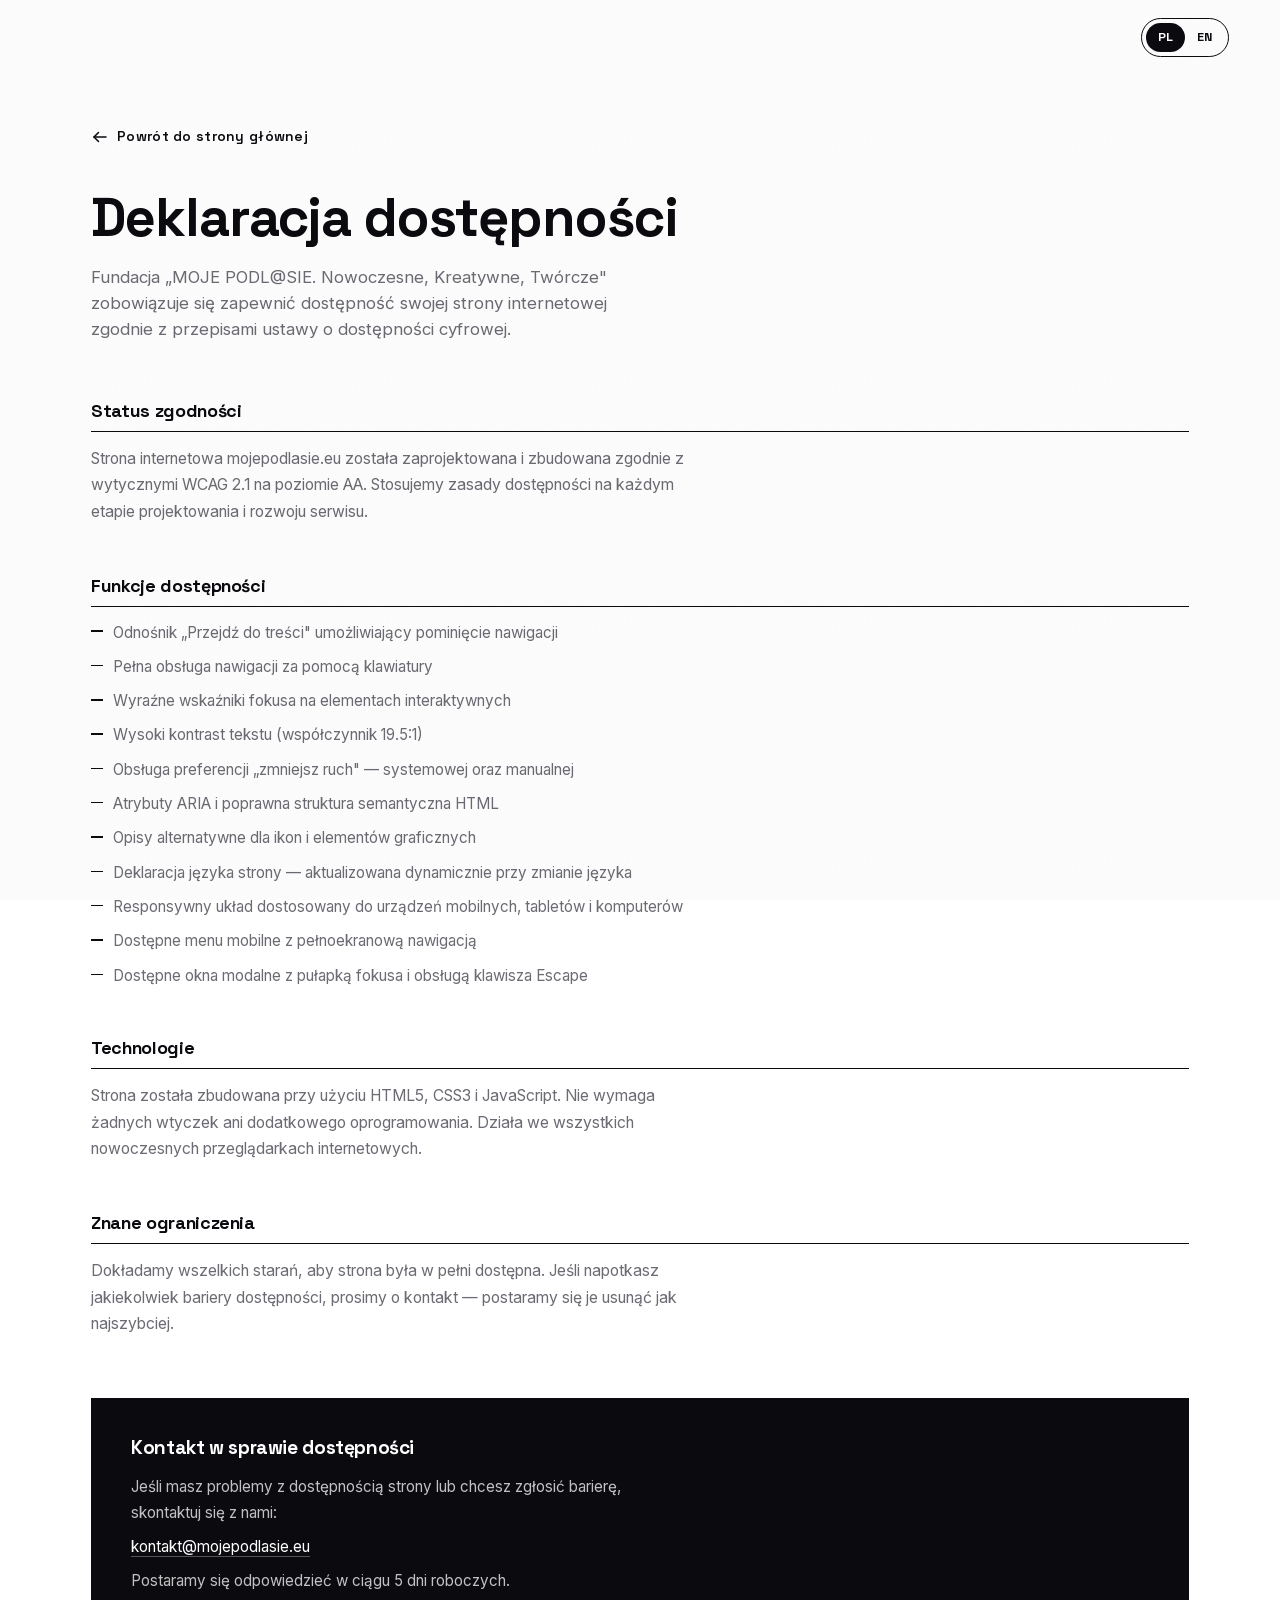
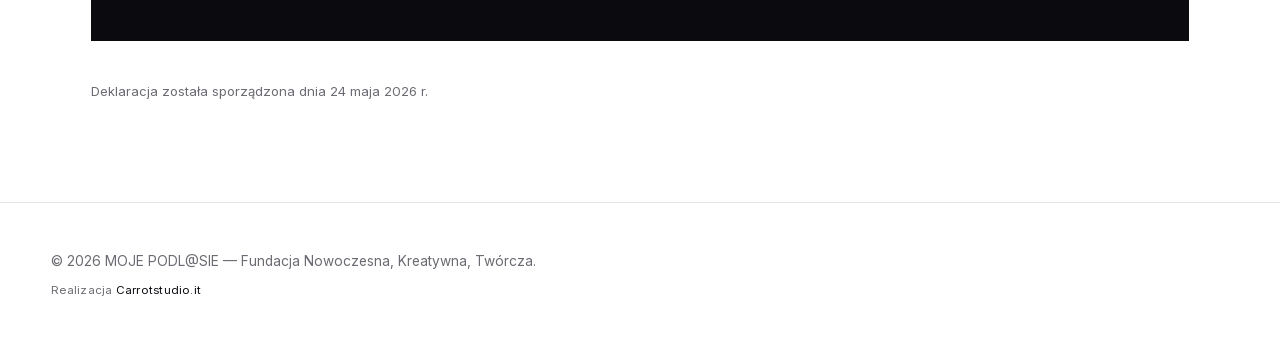
==== dostepnosc.html @ f0e57d51 "Add accessibility statement page (Deklaracja dostępności) Bilingual PL/EN accessibility statement pa" ====
<!DOCTYPE html>
<html lang="pl">
<head>
  <meta charset="UTF-8">
  <meta name="viewport" content="width=device-width, initial-scale=1.0">
  <meta name="description" content="Deklaracja dostępności — MOJE PODL@SIE">
  <title>Deklaracja dostępności — MOJE PODL@SIE</title>

  <link rel="icon" type="image/svg+xml" href="favicon.svg">
  <meta name="theme-color" content="#FFFFFF">

  <link rel="stylesheet" href="style.css">

  <style>
    .a11y-page {
      max-width: var(--content-max);
      margin: 0 auto;
      padding: clamp(120px, 14vh, 160px) var(--gutter) clamp(60px, 8vw, 100px);
    }
    .a11y-back {
      display: inline-flex;
      align-items: center;
      gap: 8px;
      font-family: var(--display);
      font-weight: 600;
      font-size: 0.88rem;
      letter-spacing: 0.02em;
      margin-bottom: 40px;
      color: var(--ink);
      transition: opacity 0.2s ease;
    }
    .a11y-back:hover { opacity: 0.5; }
    .a11y-back svg { width: 18px; height: 18px; }
    .a11y-title {
      font-family: var(--display);
      font-weight: 700;
      font-size: clamp(2rem, 4.5vw, 3.4rem);
      letter-spacing: -0.02em;
      line-height: 1.1;
      margin-bottom: 16px;
    }
    .a11y-subtitle {
      font-size: 1.05rem;
      color: var(--mute);
      max-width: 56ch;
      margin-bottom: clamp(40px, 5vw, 60px);
    }
    .a11y-section {
      margin-bottom: clamp(36px, 4vw, 52px);
    }
    .a11y-section h2 {
      font-family: var(--display);
      font-weight: 700;
      font-size: clamp(1.1rem, 1.4vw, 1.3rem);
      margin-bottom: 14px;
      padding-bottom: 10px;
      border-bottom: 1.5px solid var(--ink);
    }
    .a11y-section p {
      color: var(--mute);
      font-size: 0.98rem;
      line-height: 1.7;
      margin-bottom: 12px;
      max-width: 60ch;
    }
    .a11y-section ul {
      list-style: none;
      padding: 0;
      margin: 0 0 16px;
    }
    .a11y-section li {
      position: relative;
      padding-left: 22px;
      margin-bottom: 10px;
      color: var(--mute);
      font-size: 0.95rem;
      line-height: 1.6;
    }
    .a11y-section li::before {
      content: '';
      position: absolute;
      left: 0;
      top: 0.65em;
      width: 12px;
      height: 1.5px;
      background: var(--ink);
    }
    .a11y-contact {
      background: var(--ink);
      color: var(--paper);
      padding: clamp(28px, 4vw, 40px);
      margin-top: clamp(40px, 5vw, 60px);
    }
    .a11y-contact h2 {
      font-family: var(--display);
      font-weight: 700;
      font-size: 1.2rem;
      margin-bottom: 16px;
      color: var(--paper);
      border: none;
      padding: 0;
    }
    .a11y-contact p {
      color: rgba(255,255,255,0.75);
      font-size: 0.95rem;
      line-height: 1.7;
      margin-bottom: 8px;
      max-width: 60ch;
    }
    .a11y-contact a {
      color: var(--paper);
      border-bottom: 1px solid rgba(255,255,255,0.3);
      transition: border-color 0.2s ease;
    }
    .a11y-contact a:hover { border-bottom-color: var(--paper); }
    .a11y-lang {
      position: fixed;
      top: 18px;
      right: var(--gutter);
      z-index: 100;
    }
    .a11y-date {
      font-size: 0.82rem;
      color: var(--mute);
      margin-top: 40px;
    }
  </style>
</head>

<body>

<!-- Language toggle -->
<div class="a11y-lang">
  <div class="lang-toggle" role="group" aria-label="Wybór języka">
    <button type="button" id="langPl" aria-pressed="true" aria-label="Polski">PL</button>
    <button type="button" id="langEn" aria-pressed="false" aria-label="English">EN</button>
  </div>
</div>

<main class="a11y-page">

  <a href="index.html" class="a11y-back">
    <svg viewBox="0 0 24 24" fill="none" stroke="currentColor" stroke-width="2" stroke-linecap="round" aria-hidden="true">
      <line x1="20" y1="12" x2="4" y2="12"/>
      <polyline points="10,6 4,12 10,18"/>
    </svg>
    <span data-i18n="back">Powrót do strony głównej</span>
  </a>

  <h1 class="a11y-title" data-i18n="title">Deklaracja dostępności</h1>
  <p class="a11y-subtitle" data-i18n="subtitle">Fundacja „MOJE PODL@SIE. Nowoczesne, Kreatywne, Twórcze" zobowiązuje się zapewnić dostępność swojej strony internetowej zgodnie z przepisami ustawy o dostępności cyfrowej.</p>

  <div class="a11y-section">
    <h2 data-i18n="status.title">Status zgodności</h2>
    <p data-i18n="status.body">Strona internetowa mojepodlasie.eu została zaprojektowana i zbudowana zgodnie z wytycznymi WCAG 2.1 na poziomie AA. Stosujemy zasady dostępności na każdym etapie projektowania i rozwoju serwisu.</p>
  </div>

  <div class="a11y-section">
    <h2 data-i18n="features.title">Funkcje dostępności</h2>
    <ul>
      <li data-i18n="f.skip">Odnośnik „Przejdź do treści" umożliwiający pominięcie nawigacji</li>
      <li data-i18n="f.keyboard">Pełna obsługa nawigacji za pomocą klawiatury</li>
      <li data-i18n="f.focus">Wyraźne wskaźniki fokusa na elementach interaktywnych</li>
      <li data-i18n="f.contrast">Wysoki kontrast tekstu (współczynnik 19.5:1)</li>
      <li data-i18n="f.motion">Obsługa preferencji „zmniejsz ruch" — systemowej oraz manualnej</li>
      <li data-i18n="f.aria">Atrybuty ARIA i poprawna struktura semantyczna HTML</li>
      <li data-i18n="f.icons">Opisy alternatywne dla ikon i elementów graficznych</li>
      <li data-i18n="f.lang">Deklaracja języka strony — aktualizowana dynamicznie przy zmianie języka</li>
      <li data-i18n="f.responsive">Responsywny układ dostosowany do urządzeń mobilnych, tabletów i komputerów</li>
      <li data-i18n="f.mobile">Dostępne menu mobilne z pełnoekranową nawigacją</li>
      <li data-i18n="f.modal">Dostępne okna modalne z pułapką fokusa i obsługą klawisza Escape</li>
    </ul>
  </div>

  <div class="a11y-section">
    <h2 data-i18n="tech.title">Technologie</h2>
    <p data-i18n="tech.body">Strona została zbudowana przy użyciu HTML5, CSS3 i JavaScript. Nie wymaga żadnych wtyczek ani dodatkowego oprogramowania. Działa we wszystkich nowoczesnych przeglądarkach internetowych.</p>
  </div>

  <div class="a11y-section">
    <h2 data-i18n="limits.title">Znane ograniczenia</h2>
    <p data-i18n="limits.body">Dokładamy wszelkich starań, aby strona była w pełni dostępna. Jeśli napotkasz jakiekolwiek bariery dostępności, prosimy o kontakt — postaramy się je usunąć jak najszybciej.</p>
  </div>

  <div class="a11y-contact">
    <h2 data-i18n="contact.title">Kontakt w sprawie dostępności</h2>
    <p data-i18n="contact.body">Jeśli masz problemy z dostępnością strony lub chcesz zgłosić barierę, skontaktuj się z nami:</p>
    <p><a href="mailto:kontakt@mojepodlasie.eu">kontakt@mojepodlasie.eu</a></p>
    <p data-i18n="contact.response">Postaramy się odpowiedzieć w ciągu 5 dni roboczych.</p>
  </div>

  <p class="a11y-date" data-i18n="date">Deklaracja została sporządzona dnia 24 maja 2026 r.</p>

</main>

<footer role="contentinfo">
  <div class="footer-col footer-col-left">
    <span>© 2026 MOJE PODL@SIE — Fundacja Nowoczesna, Kreatywna, Twórcza.</span>
    <span class="footer-credit">Realizacja <a href="https://carrotstudio.it" target="_blank" rel="noopener noreferrer">Carrotstudio.it</a></span>
  </div>
</footer>

<script>
(function () {
  'use strict';

  const I18N = {
    pl: {
      'back': 'Powrót do strony głównej',
      'title': 'Deklaracja dostępności',
      'subtitle': 'Fundacja „MOJE PODL@SIE. Nowoczesne, Kreatywne, Twórcze" zobowiązuje się zapewnić dostępność swojej strony internetowej zgodnie z przepisami ustawy o dostępności cyfrowej.',
      'status.title': 'Status zgodności',
      'status.body': 'Strona internetowa mojepodlasie.eu została zaprojektowana i zbudowana zgodnie z wytycznymi WCAG 2.1 na poziomie AA. Stosujemy zasady dostępności na każdym etapie projektowania i rozwoju serwisu.',
      'features.title': 'Funkcje dostępności',
      'f.skip': 'Odnośnik „Przejdź do treści" umożliwiający pominięcie nawigacji',
      'f.keyboard': 'Pełna obsługa nawigacji za pomocą klawiatury',
      'f.focus': 'Wyraźne wskaźniki fokusa na elementach interaktywnych',
      'f.contrast': 'Wysoki kontrast tekstu (współczynnik 19.5:1)',
      'f.motion': 'Obsługa preferencji „zmniejsz ruch" — systemowej oraz manualnej',
      'f.aria': 'Atrybuty ARIA i poprawna struktura semantyczna HTML',
      'f.icons': 'Opisy alternatywne dla ikon i elementów graficznych',
      'f.lang': 'Deklaracja języka strony — aktualizowana dynamicznie przy zmianie języka',
      'f.responsive': 'Responsywny układ dostosowany do urządzeń mobilnych, tabletów i komputerów',
      'f.mobile': 'Dostępne menu mobilne z pełnoekranową nawigacją',
      'f.modal': 'Dostępne okna modalne z pułapką fokusa i obsługą klawisza Escape',
      'tech.title': 'Technologie',
      'tech.body': 'Strona została zbudowana przy użyciu HTML5, CSS3 i JavaScript. Nie wymaga żadnych wtyczek ani dodatkowego oprogramowania. Działa we wszystkich nowoczesnych przeglądarkach internetowych.',
      'limits.title': 'Znane ograniczenia',
      'limits.body': 'Dokładamy wszelkich starań, aby strona była w pełni dostępna. Jeśli napotkasz jakiekolwiek bariery dostępności, prosimy o kontakt — postaramy się je usunąć jak najszybciej.',
      'contact.title': 'Kontakt w sprawie dostępności',
      'contact.body': 'Jeśli masz problemy z dostępnością strony lub chcesz zgłosić barierę, skontaktuj się z nami:',
      'contact.response': 'Postaramy się odpowiedzieć w ciągu 5 dni roboczych.',
      'date': 'Deklaracja została sporządzona dnia 24 maja 2026 r.'
    },
    en: {
      'back': 'Back to homepage',
      'title': 'Accessibility Statement',
      'subtitle': 'The Foundation "MOJE PODL@SIE. Modern, Creative, Original" is committed to ensuring the accessibility of its website in accordance with digital accessibility regulations.',
      'status.title': 'Compliance status',
      'status.body': 'The website mojepodlasie.eu has been designed and built following WCAG 2.1 Level AA accessibility guidelines. Accessibility principles are applied at every stage of design and development.',
      'features.title': 'Accessibility features',
      'f.skip': '"Skip to content" link allowing users to bypass navigation',
      'f.keyboard': 'Full keyboard navigation support',
      'f.focus': 'Visible focus indicators on all interactive elements',
      'f.contrast': 'High text contrast ratio (19.5:1)',
      'f.motion': '"Reduce motion" support — both system-level and manual toggle',
      'f.aria': 'ARIA attributes and proper semantic HTML structure',
      'f.icons': 'Descriptive labels for icons and graphic elements',
      'f.lang': 'Page language declaration — dynamically updated on language switch',
      'f.responsive': 'Responsive layout adapted for mobile, tablet and desktop',
      'f.mobile': 'Accessible mobile menu with fullscreen navigation',
      'f.modal': 'Accessible modal dialogs with focus trap and Escape key support',
      'tech.title': 'Technologies',
      'tech.body': 'The website is built with HTML5, CSS3 and JavaScript. It does not require any plugins or additional software. It works in all modern web browsers.',
      'limits.title': 'Known limitations',
      'limits.body': 'We strive to make the website fully accessible. If you encounter any accessibility barriers, please contact us — we will do our best to address them as quickly as possible.',
      'contact.title': 'Accessibility contact',
      'contact.body': 'If you experience any accessibility issues or would like to report a barrier, please contact us:',
      'contact.response': 'We will do our best to respond within 5 business days.',
      'date': 'This statement was prepared on 24 May 2026.'
    }
  };

  let lang = 'pl';

  function apply() {
    const dict = I18N[lang];
    document.documentElement.lang = lang;
    document.querySelectorAll('[data-i18n]').forEach(el => {
      const key = el.getAttribute('data-i18n');
      if (dict[key]) el.textContent = dict[key];
    });
    document.getElementById('langPl').setAttribute('aria-pressed', lang === 'pl' ? 'true' : 'false');
    document.getElementById('langEn').setAttribute('aria-pressed', lang === 'en' ? 'true' : 'false');
  }

  document.getElementById('langPl').addEventListener('click', () => { lang = 'pl'; apply(); });
  document.getElementById('langEn').addEventListener('click', () => { lang = 'en'; apply(); });
})();
</script>

</body>
</html>
---- style.css ----
/* ─────────────────────────────────────────────
       SELF-HOSTED FONTS
       ───────────────────────────────────────────── */
    /* Inter — latin-ext (Polish characters) */
    @font-face {
      font-family: 'Inter';
      font-style: normal;
      font-weight: 300 700;
      font-display: swap;
      src: url(fonts/inter-latin-ext.woff2) format('woff2');
      unicode-range: U+0100-02BA, U+02BD-02C5, U+02C7-02CC, U+02CE-02D7, U+02DD-02FF, U+0304, U+0308, U+0329, U+1D00-1DBF, U+1E00-1E9F, U+1EF2-1EFF, U+2020, U+20A0-20AB, U+20AD-20C0, U+2113, U+2C60-2C7F, U+A720-A7FF;
    }
    /* Inter — latin */
    @font-face {
      font-family: 'Inter';
      font-style: normal;
      font-weight: 300 700;
      font-display: swap;
      src: url(fonts/inter-latin.woff2) format('woff2');
      unicode-range: U+0000-00FF, U+0131, U+0152-0153, U+02BB-02BC, U+02C6, U+02DA, U+02DC, U+0304, U+0308, U+0329, U+2000-206F, U+20AC, U+2122, U+2191, U+2193, U+2212, U+2215, U+FEFF, U+FFFD;
    }
    /* Space Grotesk — latin-ext */
    @font-face {
      font-family: 'Space Grotesk';
      font-style: normal;
      font-weight: 500 700;
      font-display: swap;
      src: url(fonts/spacegrotesk-latin-ext.woff2) format('woff2');
      unicode-range: U+0100-02BA, U+02BD-02C5, U+02C7-02CC, U+02CE-02D7, U+02DD-02FF, U+0304, U+0308, U+0329, U+1D00-1DBF, U+1E00-1E9F, U+1EF2-1EFF, U+2020, U+20A0-20AB, U+20AD-20C0, U+2113, U+2C60-2C7F, U+A720-A7FF;
    }
    /* Space Grotesk — latin */
    @font-face {
      font-family: 'Space Grotesk';
      font-style: normal;
      font-weight: 500 700;
      font-display: swap;
      src: url(fonts/spacegrotesk-latin.woff2) format('woff2');
      unicode-range: U+0000-00FF, U+0131, U+0152-0153, U+02BB-02BC, U+02C6, U+02DA, U+02DC, U+0304, U+0308, U+0329, U+2000-206F, U+20AC, U+2122, U+2191, U+2193, U+2212, U+2215, U+FEFF, U+FFFD;
    }

    /* ─────────────────────────────────────────────
       RESET & TOKENS
       ───────────────────────────────────────────── */
    *, *::before, *::after { box-sizing: border-box; margin: 0; padding: 0; }

    :root {
      --ink: #0A0A0F;
      --paper: #FFFFFF;
      --mute: #6B6B73;
      --hair: #E5E5E8;
      --accent: #2563EB;
      --stroke: 2.2px;
      --content-max: 1200px;
      --gutter: clamp(20px, 4vw, 56px);
      --display: 'Space Grotesk', 'Inter', system-ui, sans-serif;
      --body: 'Inter', system-ui, -apple-system, sans-serif;
    }

    html { scroll-behavior: smooth; -webkit-text-size-adjust: 100%; }
    @media (prefers-reduced-motion: reduce) {
      html { scroll-behavior: auto; }
    }

    /* ── Animazioni disattivate (classe JS su <html> o OS preference) ── */
    html.reduce-motion *,
    html.reduce-motion *::before,
    html.reduce-motion *::after {
      animation-duration:        0.001ms !important;
      animation-iteration-count: 1       !important;
      transition-duration:       0.001ms !important;
    }
    html.reduce-motion { scroll-behavior: auto !important; }

    body {
      font-family: var(--body);
      color: var(--ink);
      background: var(--paper);
      line-height: 1.55;
      font-weight: 400;
      font-size: clamp(16px, 1.05vw, 18px);
      overflow-x: hidden;
      position: relative;
    }

    /* Subtle paper grain */
    body::before {
      content: '';
      position: fixed;
      inset: 0;
      pointer-events: none;
      z-index: 1;
      opacity: 0.045;
      mix-blend-mode: multiply;
      background-image: url("data:image/svg+xml;utf8,<svg xmlns='http://www.w3.org/2000/svg' width='240' height='240'><filter id='n'><feTurbulence type='fractalNoise' baseFrequency='0.9' numOctaves='2' stitchTiles='stitch'/><feColorMatrix values='0 0 0 0 0  0 0 0 0 0  0 0 0 0 0  0 0 0 0.6 0'/></filter><rect width='100%' height='100%' filter='url(%23n)'/></svg>");
    }

    img, svg { display: block; max-width: 100%; }

    /* ─────────────────────────────────────────────
       TYPOGRAPHY
       ───────────────────────────────────────────── */
    h1, h2, h3 { font-family: var(--display); font-weight: 700; letter-spacing: -0.02em; line-height: 1.05; }
    h1 { font-size: clamp(2.4rem, 6.5vw, 5.6rem); }
    h2 { font-size: clamp(1.8rem, 4vw, 3.4rem); }
    h3 { font-size: clamp(1.1rem, 1.4vw, 1.4rem); letter-spacing: -0.01em; }
    p  { max-width: 60ch; }

    a { color: inherit; text-decoration: none; }
    a:focus-visible, button:focus-visible, [tabindex]:not([tabindex="-1"]):focus-visible {
      outline: 2px solid var(--accent);
      outline-offset: 4px;
      border-radius: 2px;
    }

    /* ─────────────────────────────────────────────
       SKIP LINK
       ───────────────────────────────────────────── */
    .skip-link {
      position: fixed;
      top: -100px;
      left: 16px;
      background: var(--ink);
      color: var(--paper);
      padding: 12px 18px;
      z-index: 10000;
      font-weight: 600;
      transition: top 0.2s ease;
    }
    .skip-link:focus-visible { top: 16px; }

    /* ─────────────────────────────────────────────
       HEADER / NAV
       ───────────────────────────────────────────── */
    .site-header {
      position: fixed;
      top: 0; left: 0; right: 0;
      z-index: 100;
      padding: 18px var(--gutter);
      display: flex;
      align-items: center;
      justify-content: space-between;
      backdrop-filter: blur(8px);
      -webkit-backdrop-filter: blur(8px);
      background: rgba(255,255,255,0.72);
      border-bottom: 1px solid transparent;
      transition: border-color 0.3s ease, background 0.3s ease;
    }
    .site-header.scrolled { border-bottom-color: var(--hair); }
    .site-header.menu-open { z-index: 300; }

    .brand {
      font-family: var(--display);
      font-weight: 700;
      font-size: 0.95rem;
      letter-spacing: 0.04em;
      display: flex;
      align-items: center;
      gap: 10px;
    }
    .brand-mark {
      width: 26px; height: 26px;
      flex: none;
    }
    .brand-mark circle { fill: var(--ink); stroke: var(--ink); stroke-miterlimit: 10; }
    .brand-mark line { stroke: var(--ink); stroke-width: 14; stroke-miterlimit: 10; fill: none; }

    .nav-wrap { display: flex; align-items: center; gap: 28px; }
    .primary-nav {
      display: flex;
      gap: 26px;
      list-style: none;
      font-size: 0.92rem;
      font-weight: 500;
    }
    .primary-nav a {
      position: relative;
      padding: 4px 0;
      transition: color 0.2s ease;
    }
    .primary-nav a::after {
      content: '';
      position: absolute;
      left: 0; bottom: -2px;
      width: 0; height: 1.5px;
      background: var(--ink);
      transition: width 0.25s ease;
    }
    .primary-nav a:hover::after,
    .primary-nav a:focus-visible::after { width: 100%; }

    .lang-toggle {
      display: inline-flex;
      align-items: center;
      gap: 0;
      border: 1px solid var(--ink);
      border-radius: 999px;
      padding: 4px;
      font-family: var(--display);
      font-size: 0.78rem;
      font-weight: 700;
      letter-spacing: 0.05em;
    }
    .lang-toggle button {
      background: transparent;
      border: 0;
      cursor: pointer;
      padding: 5px 12px;
      border-radius: 999px;
      color: var(--ink);
      font: inherit;
      transition: background 0.2s ease, color 0.2s ease;
    }
    .lang-toggle button[aria-pressed="true"] {
      background: var(--ink);
      color: var(--paper);
    }

    /* ── Hamburger button (mobile only) ── */
    .burger {
      display: none;
      flex-direction: column;
      justify-content: center;
      gap: 5px;
      width: 36px;
      height: 36px;
      padding: 6px;
      background: transparent;
      border: 1.5px solid var(--ink);
      border-radius: 50%;
      cursor: pointer;
      flex: none;
      z-index: 201;
      transition: background 0.2s ease;
    }
    .burger:hover { background: var(--ink); }
    .burger:hover .burger-line { background: var(--paper); }
    .burger-line {
      display: block;
      width: 100%;
      height: 1.5px;
      background: var(--ink);
      border-radius: 1px;
      transition: transform 0.3s ease, opacity 0.3s ease;
    }
    /* X state */
    .burger[aria-expanded="true"] { background: var(--ink); }
    .burger[aria-expanded="true"] .burger-line { background: var(--paper); }
    .burger[aria-expanded="true"] .burger-line:nth-child(1) { transform: translateY(6.5px) rotate(45deg); }
    .burger[aria-expanded="true"] .burger-line:nth-child(2) { opacity: 0; }
    .burger[aria-expanded="true"] .burger-line:nth-child(3) { transform: translateY(-6.5px) rotate(-45deg); }

    /* ── Mobile nav overlay ── */
    .mobile-nav {
      position: fixed;
      inset: 0;
      z-index: 200;
      background: var(--paper);
      display: flex;
      flex-direction: column;
      align-items: center;
      justify-content: center;
      gap: 0;
      opacity: 0;
      pointer-events: none;
      transition: opacity 0.3s ease;
    }
    .mobile-nav.open { opacity: 1; pointer-events: auto; }
    .mobile-nav ul {
      list-style: none;
      text-align: center;
      padding: 0;
      margin: 0;
    }
    .mobile-nav li {
      opacity: 0;
      transform: translateY(16px);
    }
    .mobile-nav.open li {
      opacity: 1;
      transform: translateY(0);
      transition: opacity 0.35s ease, transform 0.35s ease;
    }
    .mobile-nav.open li:nth-child(1) { transition-delay: 0.05s; }
    .mobile-nav.open li:nth-child(2) { transition-delay: 0.1s; }
    .mobile-nav.open li:nth-child(3) { transition-delay: 0.15s; }
    .mobile-nav.open li:nth-child(4) { transition-delay: 0.2s; }
    .mobile-nav.open li:nth-child(5) { transition-delay: 0.25s; }
    .mobile-nav a {
      display: block;
      font-family: var(--display);
      font-weight: 700;
      font-size: clamp(1.6rem, 5vw, 2.2rem);
      letter-spacing: -0.02em;
      padding: 14px 0;
      color: var(--ink);
      transition: opacity 0.2s ease;
    }
    .mobile-nav a:hover { opacity: 0.5; }
    .mobile-nav .mobile-lang {
      margin-top: 32px;
      opacity: 0;
      transform: translateY(16px);
    }
    .mobile-nav.open .mobile-lang {
      opacity: 1;
      transform: translateY(0);
      transition: opacity 0.35s ease 0.3s, transform 0.35s ease 0.3s;
    }

    @media (max-width: 760px) {
      .primary-nav { display: none; }
      .burger { display: flex; }
    }

    @media (prefers-reduced-motion: reduce) {
      .mobile-nav { transition: none; }
      .mobile-nav li { transition: none; opacity: 1; transform: none; }
      .mobile-nav .mobile-lang { transition: none; opacity: 1; transform: none; }
      .burger-line { transition: none; }
    }

    /* ─────────────────────────────────────────────
       LAYOUT PRIMITIVES
       ───────────────────────────────────────────── */
    section {
      position: relative;
      padding: clamp(40px, 6vw, 80px) max(var(--gutter), calc((100% - var(--content-max)) / 2));
    }
    section.full {
      padding-left: 0;
      padding-right: 0;
    }
    .inner {
      max-width: var(--content-max);
      margin: 0 auto;
      padding: 0 var(--gutter);
    }

    .eyebrow {
      font-family: var(--display);
      font-weight: 700;
      font-size: 0.78rem;
      letter-spacing: 0.18em;
      text-transform: uppercase;
      color: var(--mute);
      margin-bottom: 24px;
      display: inline-flex;
      align-items: center;
      gap: 12px;
    }
    .eyebrow::before {
      content: '';
      width: 32px;
      height: 1.5px;
      background: var(--ink);
    }

    /* ─────────────────────────────────────────────
       LINE ART (static — no scroll-driven drawing)
       ───────────────────────────────────────────── */
    .line-art path,
    .line-art line,
    .line-art circle,
    .line-art polyline {
      fill: none;
      stroke: var(--ink);
      stroke-width: var(--stroke);
      stroke-linecap: round;
      stroke-linejoin: round;
    }

    /* ─────────────────────────────────────────────
       LOADER (intro)
       ───────────────────────────────────────────── */
    #loader {
      position: fixed;
      inset: 0;
      background: var(--paper);
      z-index: 9999;
      display: flex;
      align-items: center;
      justify-content: center;
      transition: opacity 0.7s ease;
    }
    #loader.done { opacity: 0; pointer-events: none; }

    .network-svg-wrapper {
      width: 100%;
      max-width: 720px;
      margin: 0 auto;
      background: transparent;
    }
    .network-svg {
      width: 100%;
      height: auto;
      display: block;
      overflow: visible;
    }
    .network-svg line {
      stroke: var(--ink) !important;
      fill: none !important;
      stroke-linecap: round;
      stroke-linejoin: round;
    }
    .network-svg circle {
      fill: var(--ink) !important;
      stroke: var(--ink) !important;
      transform-box: fill-box;
      transform-origin: center;
    }
    .network-svg.is-ready line { opacity: 1; }
    .network-svg.is-ready circle { opacity: 1; }

    @media (prefers-reduced-motion: reduce) {
      .network-svg line { stroke-dashoffset: 0 !important; opacity: 1 !important; }
      .network-svg circle { opacity: 1 !important; transform: scale(1) !important; }
    }

    /* ─────────────────────────────────────────────
       HERO
       ───────────────────────────────────────────── */
    .hero {
      position: relative;
      min-height: 100vh;
      display: grid;
      grid-template-columns: 1fr;
      align-items: center;
      padding-top: clamp(100px, 14vh, 140px);
      padding-bottom: clamp(30px, 4vw, 50px);
      overflow: hidden;
    }

    /* ── Hero content (text layer) ── */
    .hero-content {
      position: relative;
      z-index: 2;
      max-width: 820px;
      margin: 0 auto;
      padding: 0 var(--gutter);
      text-align: center;
    }

    .hero h1 .typed-cursor {
      display: inline-block;
      width: 0.06em;
      height: 0.95em;
      vertical-align: -0.1em;
      background: var(--ink);
      margin-left: 0.06em;
      animation: blink 0.9s steps(2, end) infinite;
    }
    @keyframes blink { 50% { opacity: 0; } }
    @media (prefers-reduced-motion: reduce) {
      .hero h1 .typed-cursor { animation: none; }
    }

    .hero-sub {
      margin-top: 28px;
      font-size: 1.05rem;
      color: var(--mute);
      max-width: 56ch;
      margin-left: auto;
      margin-right: auto;
    }

    .cta {
      display: inline-flex;
      align-items: center;
      gap: 14px;
      margin-top: 40px;
      padding: 16px 28px;
      border: 1.5px solid var(--ink);
      background: var(--paper);
      color: var(--ink);
      font-family: var(--display);
      font-weight: 700;
      font-size: 0.95rem;
      letter-spacing: 0.02em;
      cursor: pointer;
      border-radius: 999px;
      transition: transform 0.25s ease, background 0.25s ease, color 0.25s ease;
      will-change: transform;
    }
    .cta:hover { background: var(--ink); color: var(--paper); }
    .cta:hover .cta-arrow { transform: translateX(4px); }
    .cta-arrow {
      transition: transform 0.25s ease;
      width: 18px; height: 18px;
    }

    /* ── SVG fullscreen background layer ── */
    .svg-draw-container {
      position: absolute;
      inset: 0;
      z-index: 1;
      display: flex;
      align-items: center;
      justify-content: center;
      pointer-events: none;
      overflow: hidden;
    }
    .svg-draw {
      width: 100%;
      height: auto;
      min-height: 100%;
      display: block;
      overflow: visible;
    }
    .svg-draw-line {
      fill: none !important;
      stroke: var(--ink) !important;
      stroke-width: 14 !important;
      stroke-linecap: round;
      stroke-linejoin: round;
    }
    /* Hero SVG is a subtle background — low opacity */
    .hero .svg-draw-container .svg-draw-line {
      opacity: 0.12;
    }
    @media (prefers-reduced-motion: reduce) {
      .svg-draw-line {
        stroke-dasharray: none !important;
        stroke-dashoffset: 0 !important;
        transition: none !important;
      }
    }

    /* ── Hero decorative flowing curves ── */
    .hero-curves {
      position: absolute;
      inset: 0;
      z-index: 1;
      pointer-events: none;
      overflow: hidden;
    }
    .hero-curves svg {
      position: absolute;
      inset: 0;
      width: 100%;
      height: 100%;
    }
    .hero-curves path {
      fill: none;
      stroke: var(--ink);
      stroke-linecap: round;
      stroke-linejoin: round;
      opacity: 0.09;
    }

    /* ─────────────────────────────────────────────
       MANIFESTO
       ───────────────────────────────────────────── */
    .manifesto {
      text-align: center;
      padding-top: 0;
      padding-bottom: clamp(30px, 5vw, 70px);
    }
    .manifesto-intro {
      font-family: var(--body);
      font-weight: 400;
      font-size: clamp(1.05rem, 1.6vw, 1.35rem);
      line-height: 1.65;
      max-width: 44ch;
      margin: 0 auto clamp(28px, 4vw, 48px);
      color: var(--mute);
      opacity: 0;
      transform: translateY(28px);
      transition: opacity 0.9s cubic-bezier(.25,.46,.45,.94),
                  transform 0.9s cubic-bezier(.25,.46,.45,.94);
    }
    .manifesto-intro.in-view { opacity: 1; transform: translateY(0); }

    .manifesto-line {
      font-family: var(--display);
      font-weight: 700;
      font-size: clamp(2rem, 5.5vw, 4.6rem);
      letter-spacing: -0.025em;
      line-height: 1.05;
      max-width: 18ch;
      margin: 0 auto;
      position: relative;
      clip-path: inset(0 100% 0 0);
      transition: clip-path 1.1s cubic-bezier(.77,0,.175,1);
    }
    .manifesto-line.in-view { clip-path: inset(0 0% 0 0); }

    /* Large manifesto illustration — sits behind text if overlap */
    .manifesto-drawing {
      position: relative;
      z-index: 0;
      width: 100%;
      max-width: 1100px;
      margin: -30px auto 0;
      opacity: 0;
      transition: opacity 0.6s ease;
    }
    .manifesto-drawing.in-view { opacity: 1; }
    .manifesto .eyebrow,
    .manifesto-intro,
    .manifesto-line { position: relative; z-index: 1; }

    .manifesto-svg {
      width: 100%;
      height: auto;
      display: block;
      overflow: visible;
    }
    .manifesto-draw-path {
      fill: none;
      stroke: var(--ink);
      stroke-width: 14;
      stroke-linecap: round;
      stroke-linejoin: round;
    }
    @media (prefers-reduced-motion: reduce) {
      .manifesto-draw-path {
        stroke-dasharray: none !important;
        stroke-dashoffset: 0 !important;
        transition: none !important;
      }
    }

    /* Manifesto content block (who we are + what we do) */
    .manifesto-content {
      display: grid;
      grid-template-columns: 1fr 1fr;
      gap: clamp(40px, 6vw, 80px);
      max-width: var(--content-max);
      margin: clamp(-10px, -2vw, 0px) auto 0;
      padding: 0 var(--gutter);
      text-align: left;
    }
    @media (max-width: 880px) {
      .manifesto-content { grid-template-columns: 1fr; gap: 48px; }
    }

    .manifesto-about,
    .manifesto-work {
      opacity: 0;
      transform: translateY(32px);
      transition: opacity 0.8s cubic-bezier(.25,.46,.45,.94),
                  transform 0.8s cubic-bezier(.25,.46,.45,.94);
    }
    .manifesto-about.in-view,
    .manifesto-work.in-view { opacity: 1; transform: translateY(0); }

    .manifesto-about p {
      color: var(--mute);
      line-height: 1.7;
      max-width: 52ch;
    }
    .manifesto-about p strong {
      color: var(--ink);
      font-weight: 600;
    }

    .manifesto-work-label {
      font-family: var(--display);
      font-weight: 700;
      font-size: 0.78rem;
      letter-spacing: 0.18em;
      text-transform: uppercase;
      color: var(--mute);
      margin-bottom: 24px;
      display: inline-flex;
      align-items: center;
      gap: 12px;
    }
    .manifesto-work-label::before {
      content: '';
      display: inline-block;
      width: 32px;
      height: 1.5px;
      background: var(--ink);
      flex-shrink: 0;
    }

    .manifesto-bold-statement {
      font-family: var(--display);
      font-weight: 700;
      font-size: clamp(1.5rem, 3vw, 2.4rem);
      letter-spacing: -0.02em;
      line-height: 1.1;
      margin-bottom: 24px;
      clip-path: inset(0 100% 0 0);
      transition: clip-path 0.9s cubic-bezier(.77,0,.175,1);
    }
    .manifesto-bold-statement.in-view {
      clip-path: inset(0 0% 0 0);
    }

    .manifesto-through {
      color: var(--mute);
      font-size: 0.95rem;
      margin-bottom: 16px;
    }

    .manifesto-bullets {
      list-style: none;
      padding: 0;
    }
    .manifesto-bullets li {
      position: relative;
      padding-left: 24px;
      margin-bottom: 14px;
      font-weight: 500;
      color: var(--ink);
      opacity: 0;
      transform: translateX(-16px);
      transition: opacity 0.5s ease, transform 0.5s ease;
    }
    .manifesto-bullets li.in-view { opacity: 1; transform: translateX(0); }
    .manifesto-bullets li::before {
      content: '';
      position: absolute;
      left: 0;
      top: 0.65em;
      width: 12px;
      height: 2.2px;
      background: var(--ink);
    }

    /* reduced-motion: skip all manifesto entrance effects */
    @media (prefers-reduced-motion: reduce) {
      .manifesto-about,
      .manifesto-work,
      .manifesto-bold-statement,
      .manifesto-bullets li,
      .manifesto-intro,
      .manifesto-line {
        opacity: 1 !important;
        transform: none !important;
        clip-path: none !important;
        transition: none !important;
      }
    }

    /* ─────────────────────────────────────────────
       ABOUT
       ───────────────────────────────────────────── */
    /* About intro: "who we are" block */
    .about-intro {
      display: grid;
      grid-template-columns: 1fr 1fr;
      gap: clamp(32px, 5vw, 72px);
      margin-top: 40px;
      margin-bottom: clamp(24px, 3.5vw, 40px);
      align-items: start;
    }
    @media (max-width: 880px) {
      .about-intro { grid-template-columns: 1fr; gap: 32px; }
    }
    .about-intro-text {
      color: var(--mute);
      line-height: 1.7;
      font-size: clamp(1rem, 1.2vw, 1.15rem);
      max-width: 50ch;
      opacity: 0;
      transform: translateY(24px);
      transition: opacity 0.8s ease, transform 0.8s ease;
    }
    .about-intro-text.in-view { opacity: 1; transform: translateY(0); }

    .about-bold-wrap {
      opacity: 0;
      transform: translateY(24px);
      transition: opacity 0.8s ease 0.2s, transform 0.8s ease 0.2s;
    }
    .about-bold-wrap.in-view { opacity: 1; transform: translateY(0); }

    .about-bold {
      font-family: var(--display);
      font-weight: 700;
      font-size: clamp(1.4rem, 2.6vw, 2.2rem);
      letter-spacing: -0.02em;
      line-height: 1.15;
      clip-path: inset(0 100% 0 0);
      transition: clip-path 1s cubic-bezier(.77,0,.175,1) 0.5s;
    }
    .about-bold-wrap.in-view .about-bold {
      clip-path: inset(0 0% 0 0);
    }

    /* Why-it-matters bullets */
    .about-why-list {
      list-style: none;
      padding: 0;
      margin-top: 10px;
    }
    .about-why-list li {
      position: relative;
      padding-left: 20px;
      margin-bottom: 8px;
      color: var(--mute);
      font-size: 0.93rem;
      line-height: 1.55;
    }
    .about-why-list li::before {
      content: '';
      position: absolute;
      left: 0;
      top: 0.65em;
      width: 10px;
      height: 1.5px;
      background: var(--ink);
    }

    @media (prefers-reduced-motion: reduce) {
      .about-intro-text,
      .about-bold-wrap,
      .about-bold {
        opacity: 1 !important;
        transform: none !important;
        clip-path: none !important;
        transition: none !important;
      }
    }

    .about-grid {
      display: grid;
      grid-template-columns: repeat(3, 1fr);
      column-gap: clamp(24px, 4vw, 56px);
      row-gap: clamp(24px, 3vw, 40px);
      margin-top: 0;
    }
    @media (max-width: 880px) {
      .about-grid {
        grid-template-columns: 1fr;
      }
      /* Mobile: 3 cards first (Misja, Wizja, Dlaczego), then 2 stats below.
         The illustration is hidden — too dense on small screens. */
      .about-grid > article:nth-of-type(1) { order: 1; }
      .about-grid > article:nth-of-type(2) { order: 2; }
      .about-grid > article:nth-of-type(3) { order: 3; }
      .about-grid .card-stat:nth-child(1)  { order: 4; }
      .about-grid .card-stat:nth-child(2)  { order: 5; }
      .about-grid .about-drawing            { display: none; }

      /* Icon moves to the right of the heading on mobile;
         body text (paragraph or list) spans full width below. */
      .about-card {
        display: grid;
        grid-template-columns: 1fr auto;
        grid-template-areas:
          "title icon"
          "body  body";
        column-gap: 18px;
        align-items: center;
      }
      .about-card .about-icon {
        grid-area: icon;
        margin-bottom: 0;
        width: 44px;
        height: 44px;
        flex-shrink: 0;
      }
      .about-card h3 {
        grid-area: title;
        margin-bottom: 0;
      }
      .about-card p,
      .about-card .about-why-list {
        grid-area: body;
        margin-top: 14px;
      }
    }

    .about-card {
      border-top: 1.5px solid var(--ink);
      padding-top: 24px;
    }

    /* Stat blocks sitting above their respective cards */
    .card-stat {
      align-self: end;
      padding-bottom: 0;
    }
    .card-stat .stat-num {
      font-family: var(--display);
      font-weight: 700;
      font-size: clamp(3rem, 8vw, 5rem);
      letter-spacing: -0.04em;
      line-height: 1;
    }
    .card-stat .stat-num .unit { font-size: 0.5em; vertical-align: 0.3em; margin-left: 4px; }
    .card-stat .stat-label {
      margin-top: 10px;
      color: var(--mute);
      max-width: 28ch;
      font-size: 0.93rem;
    }
    /* SVG drawing above "Why it matters" */
    .about-drawing {
      align-self: end;
      width: 100%;
      overflow: visible;
      opacity: 0;
      transition: opacity 0.8s ease;
    }
    .about-drawing.in-view { opacity: 1; }
    .about-draw-svg {
      width: 100%;
      height: auto;
      display: block;
      overflow: visible;
    }
    .about-draw-path {
      fill: none;
      stroke: var(--ink);
      stroke-width: 14;
      stroke-linecap: round;
      stroke-linejoin: round;
    }

    .about-icon {
      width: 56px;
      height: 56px;
      margin-bottom: 20px;
    }
    .about-icon path,
    .about-icon line,
    .about-icon circle,
    .about-icon polyline { transition: transform 0.4s ease; transform-origin: center; transform-box: fill-box; }
    .about-card:hover .about-icon circle { transform: scale(1.08); }

    .about-card h3 { margin-bottom: 10px; font-family: var(--display); }
    .about-card p { color: var(--mute); font-size: 0.98rem; }

    .stat-num {
      font-family: var(--display);
      font-weight: 700;
      font-size: clamp(3rem, 8vw, 6rem);
      letter-spacing: -0.04em;
      line-height: 1;
    }
    .stat-num .unit { font-size: 0.5em; vertical-align: 0.3em; margin-left: 4px; }
    .stat-label {
      margin-top: 12px;
      color: var(--mute);
      max-width: 32ch;
      font-size: 0.98rem;
    }

    /* ─────────────────────────────────────────────
       AREAS
       ───────────────────────────────────────────── */
    .areas-header {
      display: flex;
      align-items: center;
      gap: clamp(28px, 4vw, 56px);
      margin-bottom: 0;
    }
    .areas-header .areas-text {
      order: -1;
    }
    .areas-header .areas-illu {
      flex: 0 0 auto;
      width: clamp(280px, 42vw, 540px);
    }
    .areas-header .areas-illu svg {
      width: 100%;
      height: auto;
      display: block;
      overflow: visible;
    }
    .areas-header .areas-illu svg path,
    .areas-header .areas-illu svg polygon,
    .areas-header .areas-illu svg line,
    .areas-header .areas-illu svg circle,
    .areas-header .areas-illu svg polyline {
      fill: none !important;
      stroke: var(--ink) !important;
      stroke-width: 1.2 !important;
      stroke-linecap: round !important;
      stroke-linejoin: round !important;
      stroke-miterlimit: 10 !important;
      vector-effect: non-scaling-stroke;
    }
    .areas-header .areas-text {
      flex: 1 1 auto;
    }
    @media (max-width: 680px) {
      .areas-header {
        flex-direction: column;
        align-items: flex-start;
      }
      .areas-header .areas-illu {
        width: 70%;
        max-width: 280px;
        align-self: center;
      }
    }

    .areas-grid {
      margin-top: 56px;
      display: grid;
      grid-template-columns: repeat(5, 1fr);
      border-top: 1.5px solid var(--ink);
      border-bottom: 1.5px solid var(--ink);
    }
    @media (max-width: 980px) {
      .areas-grid { grid-template-columns: repeat(2, 1fr); }
    }
    @media (max-width: 520px) {
      .areas-grid { grid-template-columns: 1fr; }
    }

    .area {
      padding: clamp(24px, 3vw, 40px) clamp(18px, 2vw, 28px);
      border-right: 1px solid var(--hair);
      transition: background 0.3s ease;
      cursor: default;
    }
    .areas-grid .area:last-child { border-right: 0; }
    @media (max-width: 980px) {
      .area:nth-child(2n) { border-right: 0; }
      .area { border-bottom: 1px solid var(--hair); }
      .area:nth-last-child(-n+2) { border-bottom: 0; }
    }
    @media (max-width: 520px) {
      .area { border-right: 0; border-bottom: 1px solid var(--hair); }
      .area:last-child { border-bottom: 0; }
    }
    .area:hover { background: #FAFAFB; }
    .area svg { width: 48px; height: 48px; margin-bottom: 22px; }
    .area svg path,
    .area svg line,
    .area svg circle,
    .area svg polyline { transition: transform 0.5s cubic-bezier(.65,.05,.36,1); transform-origin: center; transform-box: fill-box; }
    .area:hover svg path,
    .area:hover svg circle,
    .area:hover svg line,
    .area:hover svg polyline { transform: rotate(-6deg); }
    .area h3 { margin-bottom: 8px; font-size: 1.08rem; }
    .area p { color: var(--mute); font-size: 0.92rem; }

    @media (prefers-reduced-motion: reduce) {
      .area:hover svg path,
      .area:hover svg circle,
      .area:hover svg line,
      .area:hover svg polyline { transform: none; }
    }

    /* ─────────────────────────────────────────────
       TIMELINE  (S-curve roadmap — GSAP driven)
       ───────────────────────────────────────────── */
    .timeline-section { padding-bottom: 0; }
    #strategy { padding-top: clamp(20px, 2.5vw, 32px); padding-bottom: clamp(20px, 2.5vw, 32px); }
    .timeline-section .inner { padding-bottom: 0; }
    .timeline-sub {
      color: var(--mute);
      font-size: clamp(0.95rem, 1.1vw, 1.1rem);
      max-width: 52ch;
      margin-top: 18px;
      line-height: 1.6;
    }

    /* Roadmap wrapper */
    .tl-wrap {
      position: relative;
      margin-top: 56px;
      padding: 80px 24px 52px;
      max-width: 1000px;
      margin-left: auto;
      margin-right: auto;
    }

    /* S-curve SVG */
    .tl-wrap svg {
      position: absolute;
      top: 0; left: 0;
      width: 100%; height: 100%;
      pointer-events: none;
      z-index: 1;
    }
    .tl-wrap svg path {
      fill: none;
      stroke: var(--ink);
      stroke-width: 2.5;
      stroke-linecap: round;
      stroke-linejoin: round;
    }

    /* Year marker */
    .tl-year {
      position: relative;
      z-index: 3;
      text-align: center;
      margin: 80px 0 48px;
      clear: both;
    }
    .tl-year:first-child { margin-top: 0; }
    .tl-year span {
      display: inline-block;
      font-family: var(--display);
      font-weight: 700;
      font-size: clamp(2rem, 6vw, 3.5rem);
      letter-spacing: 0.06em;
      padding: 16px 40px;
      position: relative;
      z-index: 3;
      background: rgba(255,255,255,.85);
      backdrop-filter: blur(20px) saturate(180%);
      -webkit-backdrop-filter: blur(20px) saturate(180%);
      border-radius: 20px;
    }

    /* Clearfix */
    .tl-entries::after { content: ''; display: table; clear: both; }

    /* Entry (project card) */
    .tl-entry {
      position: relative;
      width: 50%;
      padding: 0 40px;
      margin-bottom: 80px;
      z-index: 2;
    }
    .tl-entry.tl-left {
      float: left;
      text-align: right;
      padding-right: 64px;
      clear: both;
    }
    .tl-entry.tl-right {
      float: right;
      text-align: left;
      padding-left: 64px;
      clear: both;
    }

    /* Dot on the centre spine */
    .tl-dot {
      position: absolute;
      top: 7px;
      width: 14px;
      height: 14px;
      background: var(--ink);
      border-radius: 50%;
      z-index: 4;
      transform-origin: center center;
      will-change: transform;
    }
    .tl-entry.tl-left .tl-dot  { right: auto; left: calc(100% - 7px); }
    .tl-entry.tl-right .tl-dot { left: -7px; }

    /* Card typography */
    .tl-entry h3 {
      font-size: 13px;
      font-weight: 700;
      letter-spacing: 0.04em;
      text-transform: uppercase;
      line-height: 1.4;
      margin-bottom: 8px;
    }
    .tl-funder {
      font-size: 12px;
      color: var(--mute);
      margin-bottom: 4px;
      line-height: 1.5;
    }
    .tl-amount {
      font-size: 13px;
      font-weight: 600;
    }

    /* Closing statement */
    .tl-cta {
      text-align: center;
      margin-top: clamp(20px, 2.5vw, 32px);
      padding: 0 var(--gutter);
    }
    .tl-cta p {
      font-family: var(--display);
      font-weight: 700;
      font-size: clamp(1.4rem, 3vw, 2.6rem);
      letter-spacing: -0.02em;
      line-height: 1.1;
      max-width: none;
      display: inline-block;
      clip-path: inset(0 100% 0 0);
      transition: clip-path 0.8s cubic-bezier(.77,0,.18,1);
    }
    .tl-cta.in-view p {
      clip-path: inset(0 0% 0 0);
    }

    /* ── Mobile ── */
    @media (max-width: 700px) {
      .tl-entry,
      .tl-entry.tl-left,
      .tl-entry.tl-right {
        width: 100%;
        float: none !important;
        text-align: left !important;
        padding: 0 0 0 52px !important;
        clear: both;
      }
      .tl-dot,
      .tl-entry.tl-left .tl-dot,
      .tl-entry.tl-right .tl-dot {
        left: 18px !important;
        right: auto !important;
      }
      .tl-year { text-align: left; padding-left: 52px; }
      .tl-year span { padding: 0 12px 0 0; }
    }

    /* Reduced motion */
    @media (prefers-reduced-motion: reduce) {
      .tl-year span { opacity: 1 !important; transform: none !important; }
      .tl-entry h3, .tl-entry .tl-funder, .tl-entry .tl-amount {
        opacity: 1 !important; transform: none !important;
      }
      .tl-dot { transform: none !important; }
      .tl-cta p { clip-path: none; transition: none; }
    }

    /* ─────────────────────────────────────────────
       APPROACH (ex-Strategy)
       ───────────────────────────────────────────── */
    .approach-drawing {
      width: 100%;
      max-width: 1100px;
      margin: clamp(20px, 2.5vw, 32px) auto 24px;
      background: transparent;
    }
    .approach-drawing .svg-draw { width: 100%; height: auto; display: block; overflow: visible; }
    .approach-drawing .svg-draw-line {
      fill: none !important;
      stroke: var(--ink) !important;
      stroke-width: 14 !important;
      stroke-linecap: round;
      stroke-linejoin: round;
    }

    .approach-sub {
      color: var(--mute);
      font-size: clamp(1rem, 1.2vw, 1.2rem);
      max-width: 52ch;
      margin-top: 18px;
      line-height: 1.6;
    }
    .approach-block {
      margin-top: 56px;
      display: grid;
      grid-template-columns: 1fr 1fr;
      gap: clamp(28px, 5vw, 80px);
    }
    @media (max-width: 760px) { .approach-block { grid-template-columns: 1fr; } }

    .approach-model h3,
    .approach-innovation h3 {
      font-family: var(--display);
      font-size: 1.3rem;
      margin-bottom: 22px;
      padding-bottom: 14px;
      border-bottom: 1.5px solid var(--ink);
    }

    .model-steps {
      list-style: none;
      counter-reset: step;
    }
    .model-steps li {
      counter-increment: step;
      padding: 14px 0;
      display: flex;
      gap: 16px;
      align-items: baseline;
      font-size: 1rem;
      font-weight: 500;
      border-bottom: 1px solid var(--hair);
    }
    .model-steps li::before {
      content: counter(step);
      font-family: var(--display);
      font-weight: 700;
      font-size: 0.8rem;
      width: 26px;
      height: 26px;
      display: flex;
      align-items: center;
      justify-content: center;
      border: 1.5px solid var(--ink);
      border-radius: 50%;
      flex: none;
    }

    .approach-innovation p {
      color: var(--mute);
      font-size: clamp(1rem, 1.15vw, 1.15rem);
      line-height: 1.6;
    }

    /* ─────────────────────────────────────────────
       DOCUMENTS
       ───────────────────────────────────────────── */
    #docs {
      background: var(--paper);
      color: var(--ink);
      padding-top: 0;
    }
    .docs-inner {
      max-width: var(--content-max);
      margin: 0 auto;
      padding: clamp(40px, 6vw, 80px) var(--gutter);
    }
    .docs-header {
      display: flex;
      align-items: center;
      gap: clamp(28px, 4vw, 56px);
    }
    .docs-header .docs-text { flex: 1 1 auto; }
    .docs-header .docs-illu {
      flex: 0 0 auto;
      width: clamp(260px, 34vw, 480px);
    }
    .docs-header .docs-illu svg {
      width: 100%;
      height: auto;
      display: block;
      overflow: visible;
    }
    .docs-header .docs-illu svg path,
    .docs-header .docs-illu svg line,
    .docs-header .docs-illu svg polyline,
    .docs-header .docs-illu svg polygon,
    .docs-header .docs-illu svg circle {
      fill: none !important;
      stroke: var(--ink) !important;
      stroke-width: 2 !important;
      stroke-linecap: round !important;
      stroke-linejoin: round !important;
      stroke-miterlimit: 10 !important;
    }
    @media (max-width: 680px) {
      .docs-header { flex-direction: column; align-items: flex-start; }
      .docs-header .docs-illu {
        width: 60%;
        max-width: 220px;
        align-self: center;
      }
    }
    #docs .eyebrow { color: var(--mute); }
    #docs .eyebrow::before { background: var(--ink); }
    .docs-list {
      margin-top: 56px;
      list-style: none;
      border-top: 1.5px solid var(--ink);
    }
    .docs-list li { border-bottom: 1px solid var(--hair); }
    .doc-link {
      display: flex;
      align-items: center;
      justify-content: space-between;
      gap: 24px;
      width: 100%;
      padding: 26px 0;
      background: transparent;
      border: 0;
      cursor: pointer;
      font: inherit;
      color: inherit;
      text-align: left;
      transition: padding 0.3s ease;
    }
    .doc-link:hover { padding-left: 12px; }
    .doc-link:hover .doc-arrow { transform: translateX(6px); }
    .doc-title { font-family: var(--display); font-weight: 600; font-size: 1.1rem; }
    .doc-meta { color: var(--mute); font-size: 0.88rem; margin-top: 4px; }
    .doc-arrow { width: 22px; height: 22px; flex: none; transition: transform 0.3s ease; }

    /* Modal */
    .modal-backdrop {
      position: fixed;
      inset: 0;
      background: rgba(10,10,15,0.55);
      backdrop-filter: blur(4px);
      -webkit-backdrop-filter: blur(4px);
      display: flex;
      align-items: center;
      justify-content: center;
      padding: 24px;
      z-index: 1000;
      opacity: 0;
      pointer-events: none;
      transition: opacity 0.25s ease;
    }
    .modal-backdrop.open { opacity: 1; pointer-events: auto; }
    .modal {
      background: var(--paper);
      border: 1.5px solid var(--ink);
      max-width: 640px;
      width: 100%;
      padding: clamp(28px, 4vw, 48px);
      transform: translateY(20px);
      transition: transform 0.3s ease;
    }
    .modal-backdrop.open .modal { transform: translateY(0); }
    .modal h3 { margin-bottom: 16px; }
    .modal p { color: var(--mute); margin-bottom: 12px; }
    .modal-close {
      position: absolute;
      top: 18px; right: 18px;
      width: 36px; height: 36px;
      border: 1.5px solid var(--ink);
      background: var(--paper);
      cursor: pointer;
      border-radius: 50%;
      display: flex;
      align-items: center;
      justify-content: center;
      transition: background 0.2s ease, color 0.2s ease;
    }
    .modal-close:hover { background: var(--ink); color: var(--paper); }

    /* ─────────────────────────────────────────────
       PARTNERSHIPS — line explosion
       ───────────────────────────────────────────── */
    #partners {
      background: var(--paper);
      padding: 0;
      overflow: hidden;
      position: relative;
    }
    .partners-inner {
      max-width: var(--content-max);
      margin: 0 auto;
      padding: clamp(40px, 6vw, 80px) var(--gutter);
      position: relative;
      z-index: 2;
    }

    /* ── Decorative lines from edges ── */
    .plines-canvas {
      position: absolute;
      inset: 0;
      pointer-events: none;
      z-index: 1;
      overflow: hidden;
    }
    .pline {
      position: absolute;
      height: 0;
      background: var(--ink);
      will-change: transform;
    }
    /* from-left lines */
    .pline.fl { left: 0; transform: scaleX(0); transform-origin: left center; }
    /* from-right lines */
    .pline.fr { right: 0; transform: scaleX(0); transform-origin: right center; }
    .plines-canvas.active .pline {
      transform: scaleX(1);
    }
    /* stagger */
    .pline.d0 { transition: transform 1.1s cubic-bezier(0.22, 1, 0.36, 1) 0s; }
    .pline.d1 { transition: transform 1.1s cubic-bezier(0.22, 1, 0.36, 1) 0.08s; }
    .pline.d3 { transition: transform 1.1s cubic-bezier(0.22, 1, 0.36, 1) 0.24s; }
    .pline.d4 { transition: transform 1.1s cubic-bezier(0.22, 1, 0.36, 1) 0.32s; }
    .pline.d6 { transition: transform 1.1s cubic-bezier(0.22, 1, 0.36, 1) 0.48s; }
    .pline.d7 { transition: transform 1.1s cubic-bezier(0.22, 1, 0.36, 1) 0.56s; }

    /* thickness helpers */
    .pline.t1 { height: 1px; }
    .pline.t2 { height: 2px; }
    .pline.t3 { height: 3px; }
    .pline.t5 { height: 5px; }
    .pline.t8 { height: 8px; }

    @media (max-width: 760px) {
      .pline.d6, .pline.d7 { display: none; }
    }

    .partner-grid {
      margin-top: 56px;
      display: grid;
      grid-template-columns: 1fr 1fr;
      gap: clamp(32px, 5vw, 80px);
      position: relative;
      z-index: 2;
    }
    @media (max-width: 760px) { .partner-grid { grid-template-columns: 1fr; } }

    .partner-col { padding: 0; }
    .partner-col h3 {
      font-family: var(--display);
      font-size: clamp(0.7rem, 1vw, 0.85rem);
      letter-spacing: 0.18em;
      text-transform: uppercase;
      color: var(--mute);
      margin-bottom: 28px;
      font-weight: 700;
    }
    .partner-col ul { list-style: none; }
    .partner-col li {
      padding: 0;
      display: block;
      color: var(--ink);
      font-family: var(--display);
      font-weight: 700;
      font-size: clamp(1.5rem, 3.2vw, 2.8rem);
      letter-spacing: -0.03em;
      line-height: 1.1;
      margin-bottom: clamp(14px, 2vw, 24px);
      opacity: 0;
      transform: translateY(24px);
      transition: opacity 0.6s ease, transform 0.6s ease;
    }
    .partner-col li.revealed {
      opacity: 1;
      transform: translateY(0);
    }
    .partner-col li span.li-num {
      display: inline-block;
      font-size: 0.38em;
      font-weight: 500;
      opacity: 0.25;
      vertical-align: super;
      margin-right: 6px;
      letter-spacing: 0;
    }

    /* ── Giant closing statement ── */
    .partner-closing {
      margin-top: clamp(28px, 4vw, 50px);
      padding-top: clamp(16px, 2vw, 24px);
      border-top: none;
      position: relative;
      z-index: 2;
    }
    @media (max-width: 760px) {
      .partner-closing {
        padding-bottom: clamp(28px, 4vw, 50px);
        border-bottom: 1.5px solid var(--ink);
      }
    }
    .partner-closing h3 {
      font-family: var(--display);
      font-size: clamp(0.7rem, 1vw, 0.85rem);
      letter-spacing: 0.18em;
      text-transform: uppercase;
      color: var(--mute);
      margin-bottom: 20px;
      font-weight: 700;
    }
    .partner-closing p {
      font-family: var(--display);
      font-weight: 700;
      font-size: clamp(1.8rem, 4.5vw, 4rem);
      letter-spacing: -0.03em;
      line-height: 1.05;
      max-width: none;
      color: var(--ink);
    }

    /* ─────────────────────────────────────────────
       CONTACT
       ───────────────────────────────────────────── */
    .contact-section {
      padding-top: clamp(40px, 6vw, 80px);
      padding-bottom: clamp(40px, 6vw, 80px);
    }
    .contact-header {
      display: flex;
      align-items: center;
      gap: clamp(28px, 4vw, 56px);
    }
    .contact-header .contact-text { flex: 1 1 auto; }
    .contact-header .contact-illu {
      flex: 0 0 auto;
      width: clamp(180px, 24vw, 340px);
    }
    .contact-header .contact-illu svg {
      width: 100%;
      height: auto;
      display: block;
      overflow: visible;
    }
    .contact-header .contact-illu svg path {
      fill: none !important;
      stroke: var(--ink) !important;
      stroke-width: 8 !important;
      stroke-linecap: round !important;
      stroke-linejoin: round !important;
      stroke-miterlimit: 10 !important;
    }
    .contact-header .contact-illu svg line {
      stroke: var(--ink) !important;
      fill: none !important;
      stroke-linecap: round;
      stroke-linejoin: round;
      stroke-miterlimit: 10;
    }
    .contact-header .contact-illu svg circle {
      fill: var(--ink) !important;
      stroke: var(--ink) !important;
      stroke-miterlimit: 10;
    }
    @media (max-width: 680px) {
      .contact-header { flex-direction: column; align-items: flex-start; }
      .contact-header .contact-illu { width: 55%; max-width: 240px; }
    }
    .contact-headline {
      font-family: var(--display);
      font-weight: 700;
      font-size: clamp(2.2rem, 6vw, 5rem);
      letter-spacing: -0.025em;
      line-height: 1.05;
      max-width: 14ch;
    }
    .contact-grid {
      margin-top: clamp(24px, 3vw, 40px);
      display: grid;
      grid-template-columns: repeat(3, 1fr);
      gap: 0;
      border-top: 1.5px solid var(--ink);
      border-bottom: 1.5px solid var(--ink);
    }
    @media (max-width: 880px) { .contact-grid { grid-template-columns: 1fr 1fr; } }
    @media (max-width: 540px) { .contact-grid { grid-template-columns: 1fr; } }
    .contact-card {
      display: flex;
      gap: 16px;
      align-items: flex-start;
      padding: 26px 22px;
      border-right: 1px solid var(--hair);
      border-bottom: 1px solid var(--hair);
      transition: background 0.25s ease;
      text-decoration: none;
      color: inherit;
    }
    .contact-card:hover { background: var(--ink); color: var(--paper); }
    .contact-card:hover svg path,
    .contact-card:hover svg line,
    .contact-card:hover svg circle { stroke: var(--paper); }
    .contact-card svg {
      width: 28px; height: 28px;
      flex: none;
      margin-top: 4px;
      transition: transform 0.4s cubic-bezier(0.34, 1.56, 0.64, 1);
    }
    .contact-card:hover svg {
      transform: rotate(-12deg) scale(1.18);
    }
    .contact-card svg path,
    .contact-card svg line,
    .contact-card svg circle {
      fill: none; stroke: var(--ink); stroke-width: 1.6; stroke-linecap: round;
      transition: stroke 0.2s ease;
    }
    .contact-card .label {
      font-family: var(--display);
      font-weight: 600;
      font-size: 0.9rem;
      letter-spacing: 0.02em;
    }
    .contact-card .email {
      display: block;
      margin-top: 4px;
      font-size: 0.92rem;
      opacity: 0.7;
      word-break: break-all;
    }

    /* ─────────────────────────────────────────────
       FOOTER
       ───────────────────────────────────────────── */
    footer {
      padding: 48px var(--gutter);
      border-top: 1px solid var(--hair);
      color: var(--mute);
      font-size: 0.86rem;
      display: flex;
      flex-wrap: wrap;
      justify-content: space-between;
      align-items: flex-start;
      gap: 24px;
    }
    .footer-col {
      display: flex;
      flex-direction: column;
      gap: 10px;
    }
    .footer-col-right {
      align-items: flex-end;
      text-align: right;
    }
    .footer-credit {
      font-size: 0.72rem;
      letter-spacing: 0.02em;
      color: var(--mute);
    }
    .footer-credit a {
      color: var(--ink);
      text-decoration: none;
      border-bottom: 1px solid transparent;
      transition: border-color 0.2s;
    }
    .footer-credit a:hover,
    .footer-credit a:focus-visible {
      border-bottom-color: var(--ink);
    }
    .motion-toggle {
      background: transparent;
      border: 1px solid var(--ink);
      color: var(--ink);
      padding: 6px 14px;
      border-radius: 999px;
      font-size: 0.78rem;
      font-family: var(--display);
      font-weight: 600;
      cursor: pointer;
      letter-spacing: 0.04em;
      transition: background 0.2s, color 0.2s;
    }
    .motion-toggle:hover { background: var(--ink); color: var(--paper); }
    /* Stato attivo: animazioni ferme — bottone invertito per feedback visivo */
    .motion-toggle[aria-pressed="true"] {
      background: var(--ink);
      color: var(--paper);
    }
    .motion-toggle[aria-pressed="true"]:hover {
      background: transparent;
      color: var(--ink);
    }

    /* ─────────────────────────────────────────────
       COOKIE BANNER
       ───────────────────────────────────────────── */
    .cookie-banner {
      position: fixed;
      bottom: 0;
      left: 0;
      right: 0;
      z-index: 9000;
      padding: 20px var(--gutter);
      background: var(--ink);
      color: var(--paper);
      display: flex;
      align-items: center;
      justify-content: space-between;
      gap: 20px;
      transform: translateY(100%);
      transition: transform 0.4s cubic-bezier(0.22, 1, 0.36, 1);
    }
    .cookie-banner.visible { transform: translateY(0); }
    .cookie-banner p {
      font-size: 0.88rem;
      line-height: 1.5;
      max-width: none;
      margin: 0;
      opacity: 0.85;
    }
    .cookie-actions {
      display: flex;
      gap: 10px;
      flex-shrink: 0;
    }
    .cookie-accept {
      background: var(--paper);
      color: var(--ink);
      border: 0;
      padding: 10px 22px;
      font-family: var(--display);
      font-weight: 700;
      font-size: 0.82rem;
      letter-spacing: 0.03em;
      border-radius: 999px;
      cursor: pointer;
      transition: opacity 0.2s ease;
    }
    .cookie-accept:hover { opacity: 0.85; }
    .cookie-decline {
      background: transparent;
      color: var(--paper);
      border: 1px solid rgba(255,255,255,0.3);
      padding: 10px 22px;
      font-family: var(--display);
      font-weight: 700;
      font-size: 0.82rem;
      letter-spacing: 0.03em;
      border-radius: 999px;
      cursor: pointer;
      transition: border-color 0.2s ease;
    }
    .cookie-decline:hover { border-color: var(--paper); }
    @media (max-width: 600px) {
      .cookie-banner {
        flex-direction: column;
        align-items: stretch;
        text-align: center;
        padding: 24px var(--gutter);
      }
      .cookie-actions { justify-content: center; }
    }
    @media (prefers-reduced-motion: reduce) {
      .cookie-banner { transition: none; }
    }

    /* ─────────────────────────────────────────────
       MISC
       ───────────────────────────────────────────── */
    .visually-hidden {
      position: absolute !important;
      width: 1px; height: 1px;
      padding: 0; margin: -1px;
      overflow: hidden;
      clip: rect(0, 0, 0, 0);
      white-space: nowrap;
      border: 0;
    }

    body.menu-locked { overflow: hidden; }

    /* ─────────────────────────────────────────────
       ICON DRAW-ON-SCROLL (must be last to win specificity)
       ───────────────────────────────────────────── */
    svg.draw-ready path,
    svg.draw-ready line,
    svg.draw-ready circle,
    svg.draw-ready polyline {
      transition: none !important;
    }
    svg.draw-animate path,
    svg.draw-animate line,
    svg.draw-animate circle,
    svg.draw-animate polyline {
      transition: stroke-dashoffset 1.6s cubic-bezier(.65,.05,.36,1) !important;
    }
    @media (prefers-reduced-motion: reduce) {
      svg.draw-ready path,
      svg.draw-ready line,
      svg.draw-ready circle,
      svg.draw-ready polyline {
        stroke-dashoffset: 0 !important;
        stroke-dasharray: none !important;
      }
    }
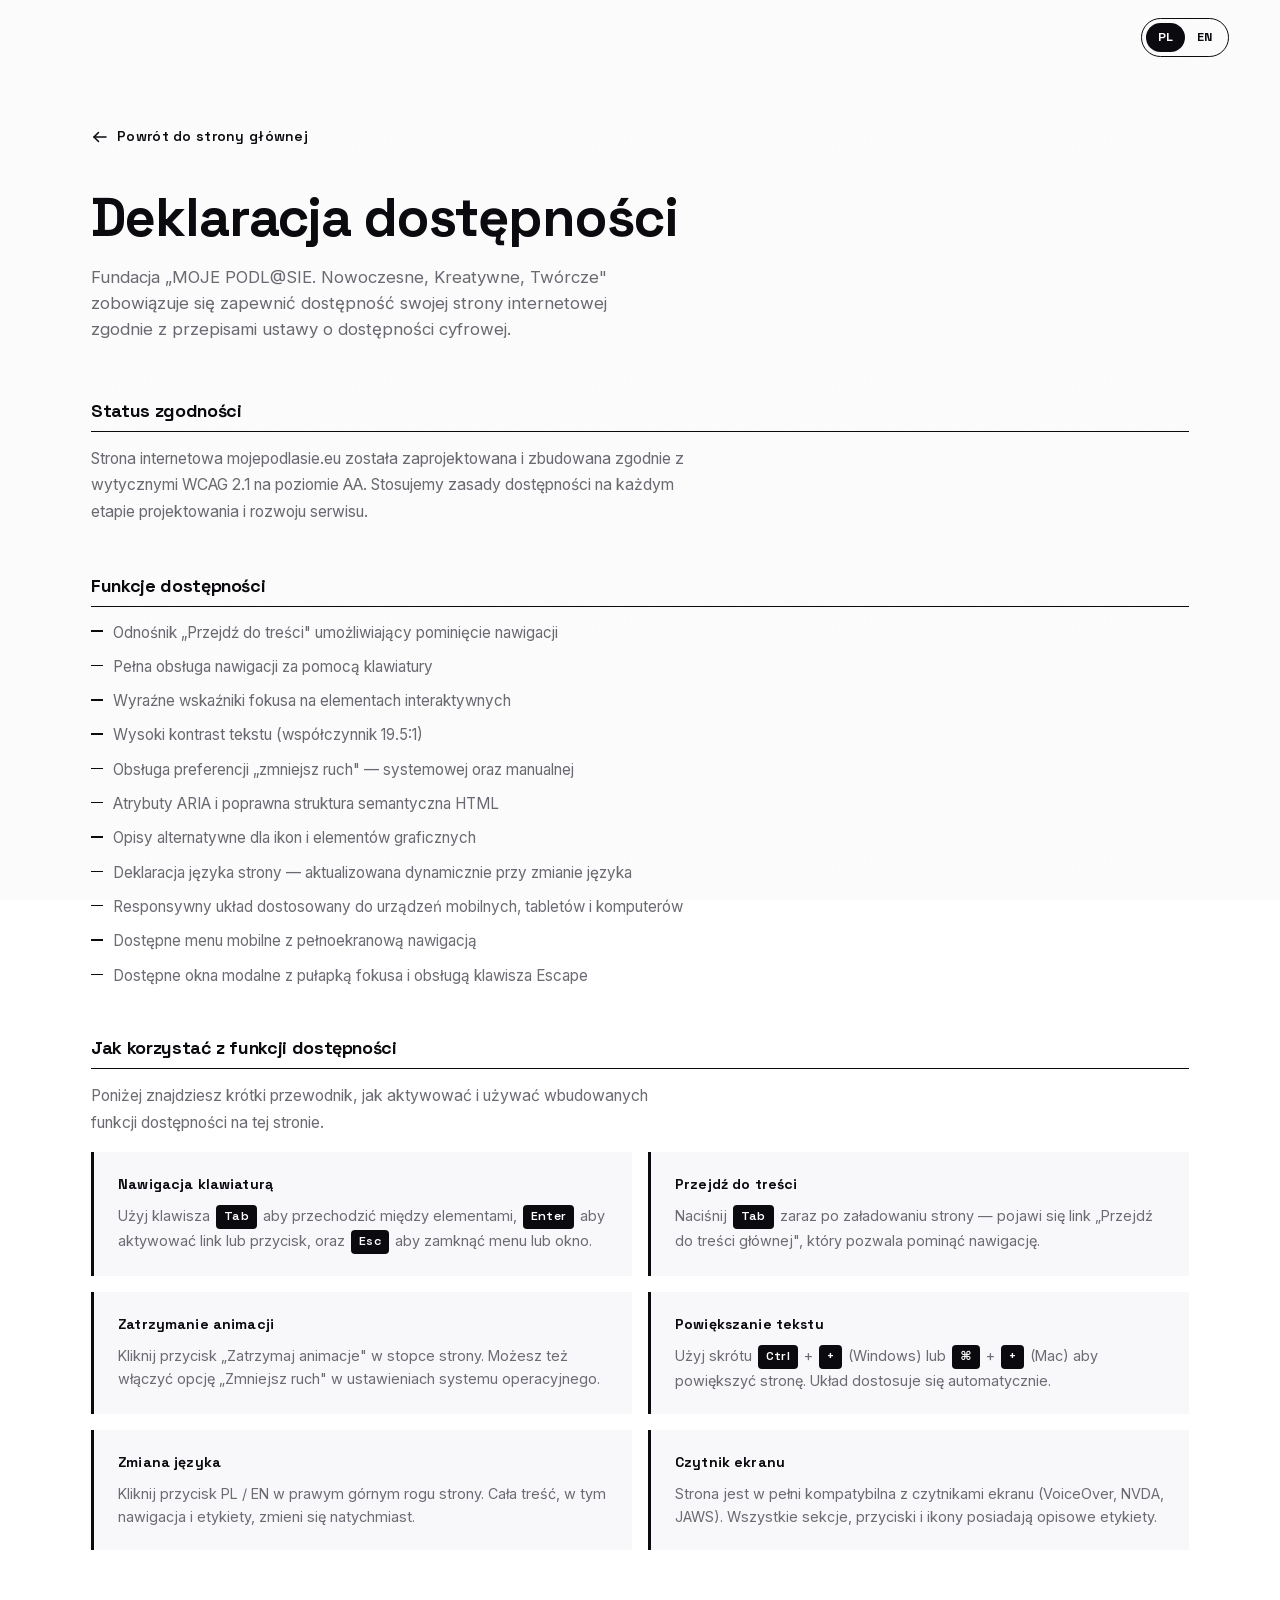
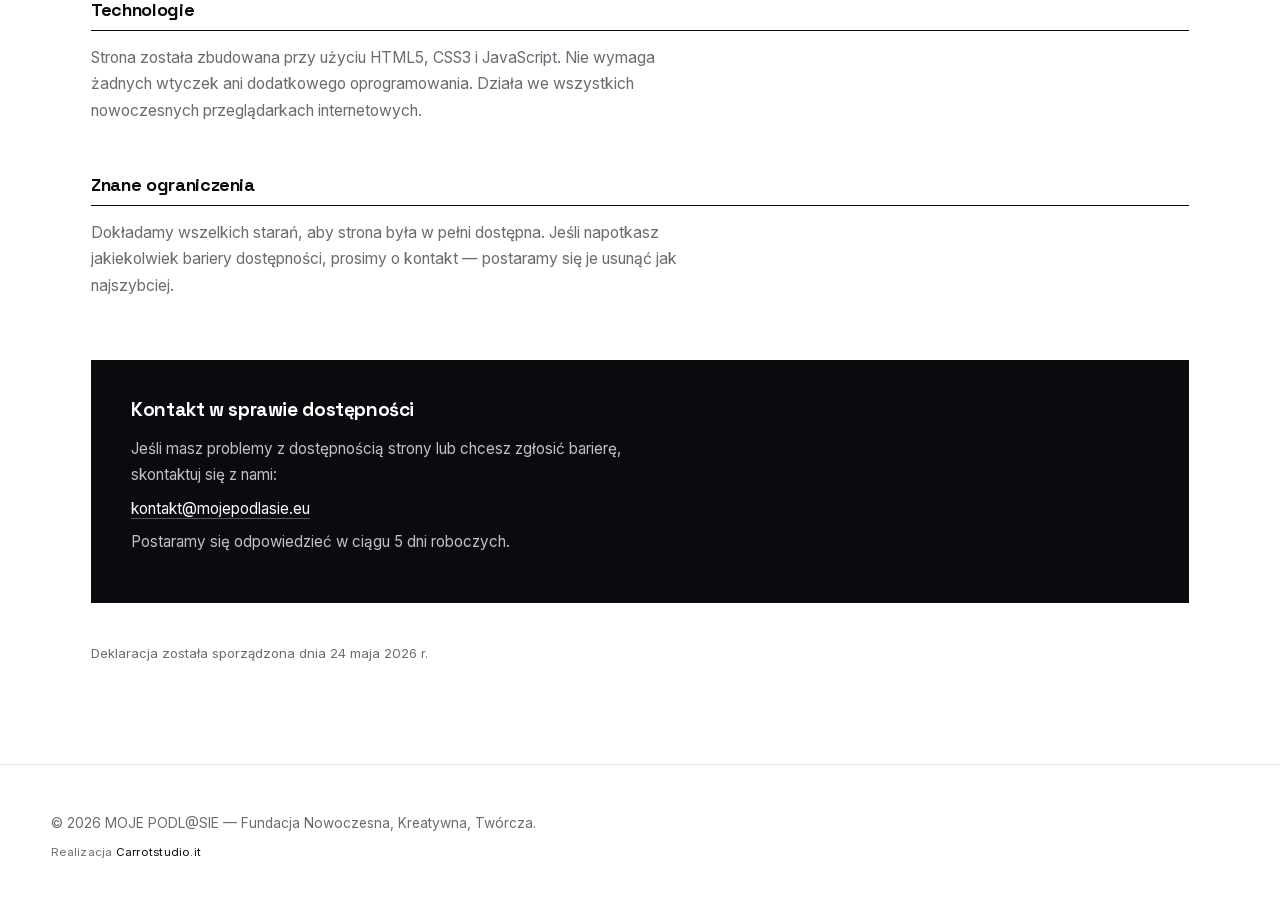
==== commit 5727741d: "Add how-to guide section to accessibility statement page 6 practical cards in a 2-column grid explai" ====
--- a/dostepnosc.html
+++ b/dostepnosc.html
@@ -84,6 +84,47 @@
       width: 12px;
       height: 1.5px;
       background: var(--ink);
+    }
+    .a11y-howto {
+      display: grid;
+      grid-template-columns: 1fr 1fr;
+      gap: 16px;
+      margin: 16px 0 0;
+    }
+    @media (max-width: 680px) {
+      .a11y-howto { grid-template-columns: 1fr; }
+    }
+    .howto-card {
+      background: #F8F8FA;
+      padding: 22px 24px;
+      border-radius: 0;
+      border-left: 3px solid var(--ink);
+    }
+    .howto-card .howto-label {
+      font-family: var(--display);
+      font-weight: 700;
+      font-size: 0.88rem;
+      letter-spacing: 0.01em;
+      margin-bottom: 8px;
+      color: var(--ink);
+    }
+    .howto-card .howto-desc {
+      font-size: 0.9rem;
+      color: var(--mute);
+      line-height: 1.6;
+    }
+    .howto-card kbd {
+      display: inline-block;
+      background: var(--ink);
+      color: var(--paper);
+      padding: 2px 8px;
+      border-radius: 4px;
+      font-family: var(--display);
+      font-size: 0.78rem;
+      font-weight: 600;
+      letter-spacing: 0.02em;
+      margin: 0 2px;
+      vertical-align: 1px;
     }
     .a11y-contact {
       background: var(--ink);
@@ -170,6 +211,37 @@
       <li data-i18n="f.mobile">Dostępne menu mobilne z pełnoekranową nawigacją</li>
       <li data-i18n="f.modal">Dostępne okna modalne z pułapką fokusa i obsługą klawisza Escape</li>
     </ul>
+  </div>
+
+  <div class="a11y-section">
+    <h2 data-i18n="howto.title">Jak korzystać z funkcji dostępności</h2>
+    <p data-i18n="howto.intro">Poniżej znajdziesz krótki przewodnik, jak aktywować i używać wbudowanych funkcji dostępności na tej stronie.</p>
+    <div class="a11y-howto">
+      <div class="howto-card">
+        <div class="howto-label" data-i18n="h.keyboard.title">Nawigacja klawiaturą</div>
+        <div class="howto-desc" data-i18n="h.keyboard.desc">Użyj klawisza <kbd>Tab</kbd> aby przechodzić między elementami, <kbd>Enter</kbd> aby aktywować link lub przycisk, oraz <kbd>Esc</kbd> aby zamknąć menu lub okno.</div>
+      </div>
+      <div class="howto-card">
+        <div class="howto-label" data-i18n="h.skip.title">Przejdź do treści</div>
+        <div class="howto-desc" data-i18n="h.skip.desc">Naciśnij <kbd>Tab</kbd> zaraz po załadowaniu strony — pojawi się link „Przejdź do treści głównej", który pozwala pominąć nawigację.</div>
+      </div>
+      <div class="howto-card">
+        <div class="howto-label" data-i18n="h.motion.title">Zatrzymanie animacji</div>
+        <div class="howto-desc" data-i18n="h.motion.desc">Kliknij przycisk „Zatrzymaj animacje" w stopce strony. Możesz też włączyć opcję „Zmniejsz ruch" w ustawieniach systemu operacyjnego.</div>
+      </div>
+      <div class="howto-card">
+        <div class="howto-label" data-i18n="h.zoom.title">Powiększanie tekstu</div>
+        <div class="howto-desc" data-i18n="h.zoom.desc">Użyj skrótu <kbd>Ctrl</kbd> + <kbd>+</kbd> (Windows) lub <kbd>⌘</kbd> + <kbd>+</kbd> (Mac) aby powiększyć stronę. Układ dostosuje się automatycznie.</div>
+      </div>
+      <div class="howto-card">
+        <div class="howto-label" data-i18n="h.lang.title">Zmiana języka</div>
+        <div class="howto-desc" data-i18n="h.lang.desc">Kliknij przycisk PL / EN w prawym górnym rogu strony. Cała treść, w tym nawigacja i etykiety, zmieni się natychmiast.</div>
+      </div>
+      <div class="howto-card">
+        <div class="howto-label" data-i18n="h.reader.title">Czytnik ekranu</div>
+        <div class="howto-desc" data-i18n="h.reader.desc">Strona jest w pełni kompatybilna z czytnikami ekranu (VoiceOver, NVDA, JAWS). Wszystkie sekcje, przyciski i ikony posiadają opisowe etykiety.</div>
+      </div>
+    </div>
   </div>
 
   <div class="a11y-section">
@@ -223,6 +295,20 @@
       'f.responsive': 'Responsywny układ dostosowany do urządzeń mobilnych, tabletów i komputerów',
       'f.mobile': 'Dostępne menu mobilne z pełnoekranową nawigacją',
       'f.modal': 'Dostępne okna modalne z pułapką fokusa i obsługą klawisza Escape',
+      'howto.title': 'Jak korzystać z funkcji dostępności',
+      'howto.intro': 'Poniżej znajdziesz krótki przewodnik, jak aktywować i używać wbudowanych funkcji dostępności na tej stronie.',
+      'h.keyboard.title': 'Nawigacja klawiaturą',
+      'h.keyboard.desc': 'Użyj klawisza <kbd>Tab</kbd> aby przechodzić między elementami, <kbd>Enter</kbd> aby aktywować link lub przycisk, oraz <kbd>Esc</kbd> aby zamknąć menu lub okno.',
+      'h.skip.title': 'Przejdź do treści',
+      'h.skip.desc': 'Naciśnij <kbd>Tab</kbd> zaraz po załadowaniu strony — pojawi się link „Przejdź do treści głównej", który pozwala pominąć nawigację.',
+      'h.motion.title': 'Zatrzymanie animacji',
+      'h.motion.desc': 'Kliknij przycisk „Zatrzymaj animacje" w stopce strony. Możesz też włączyć opcję „Zmniejsz ruch" w ustawieniach systemu operacyjnego.',
+      'h.zoom.title': 'Powiększanie tekstu',
+      'h.zoom.desc': 'Użyj skrótu <kbd>Ctrl</kbd> + <kbd>+</kbd> (Windows) lub <kbd>⌘</kbd> + <kbd>+</kbd> (Mac) aby powiększyć stronę. Układ dostosuje się automatycznie.',
+      'h.lang.title': 'Zmiana języka',
+      'h.lang.desc': 'Kliknij przycisk PL / EN w prawym górnym rogu strony. Cała treść, w tym nawigacja i etykiety, zmieni się natychmiast.',
+      'h.reader.title': 'Czytnik ekranu',
+      'h.reader.desc': 'Strona jest w pełni kompatybilna z czytnikami ekranu (VoiceOver, NVDA, JAWS). Wszystkie sekcje, przyciski i ikony posiadają opisowe etykiety.',
       'tech.title': 'Technologie',
       'tech.body': 'Strona została zbudowana przy użyciu HTML5, CSS3 i JavaScript. Nie wymaga żadnych wtyczek ani dodatkowego oprogramowania. Działa we wszystkich nowoczesnych przeglądarkach internetowych.',
       'limits.title': 'Znane ograniczenia',
@@ -250,6 +336,20 @@
       'f.responsive': 'Responsive layout adapted for mobile, tablet and desktop',
       'f.mobile': 'Accessible mobile menu with fullscreen navigation',
       'f.modal': 'Accessible modal dialogs with focus trap and Escape key support',
+      'howto.title': 'How to use accessibility features',
+      'howto.intro': 'Below you will find a short guide on how to activate and use the built-in accessibility features on this website.',
+      'h.keyboard.title': 'Keyboard navigation',
+      'h.keyboard.desc': 'Use the <kbd>Tab</kbd> key to move between elements, <kbd>Enter</kbd> to activate a link or button, and <kbd>Esc</kbd> to close a menu or dialog.',
+      'h.skip.title': 'Skip to content',
+      'h.skip.desc': 'Press <kbd>Tab</kbd> right after the page loads — a "Skip to main content" link will appear, allowing you to bypass the navigation.',
+      'h.motion.title': 'Stop animations',
+      'h.motion.desc': 'Click the "Reduce motion" button in the website footer. You can also enable "Reduce motion" in your operating system settings.',
+      'h.zoom.title': 'Zoom in',
+      'h.zoom.desc': 'Use <kbd>Ctrl</kbd> + <kbd>+</kbd> (Windows) or <kbd>⌘</kbd> + <kbd>+</kbd> (Mac) to zoom in. The layout will adapt automatically.',
+      'h.lang.title': 'Change language',
+      'h.lang.desc': 'Click the PL / EN toggle in the top right corner. All content, including navigation and labels, will update instantly.',
+      'h.reader.title': 'Screen reader',
+      'h.reader.desc': 'The website is fully compatible with screen readers (VoiceOver, NVDA, JAWS). All sections, buttons and icons have descriptive labels.',
       'tech.title': 'Technologies',
       'tech.body': 'The website is built with HTML5, CSS3 and JavaScript. It does not require any plugins or additional software. It works in all modern web browsers.',
       'limits.title': 'Known limitations',
@@ -268,7 +368,13 @@
     document.documentElement.lang = lang;
     document.querySelectorAll('[data-i18n]').forEach(el => {
       const key = el.getAttribute('data-i18n');
-      if (dict[key]) el.textContent = dict[key];
+      if (!dict[key]) return;
+      // howto descriptions need innerHTML for <kbd> tags
+      if (el.classList.contains('howto-desc')) {
+        el.innerHTML = dict[key];
+      } else {
+        el.textContent = dict[key];
+      }
     });
     document.getElementById('langPl').setAttribute('aria-pressed', lang === 'pl' ? 'true' : 'false');
     document.getElementById('langEn').setAttribute('aria-pressed', lang === 'en' ? 'true' : 'false');
